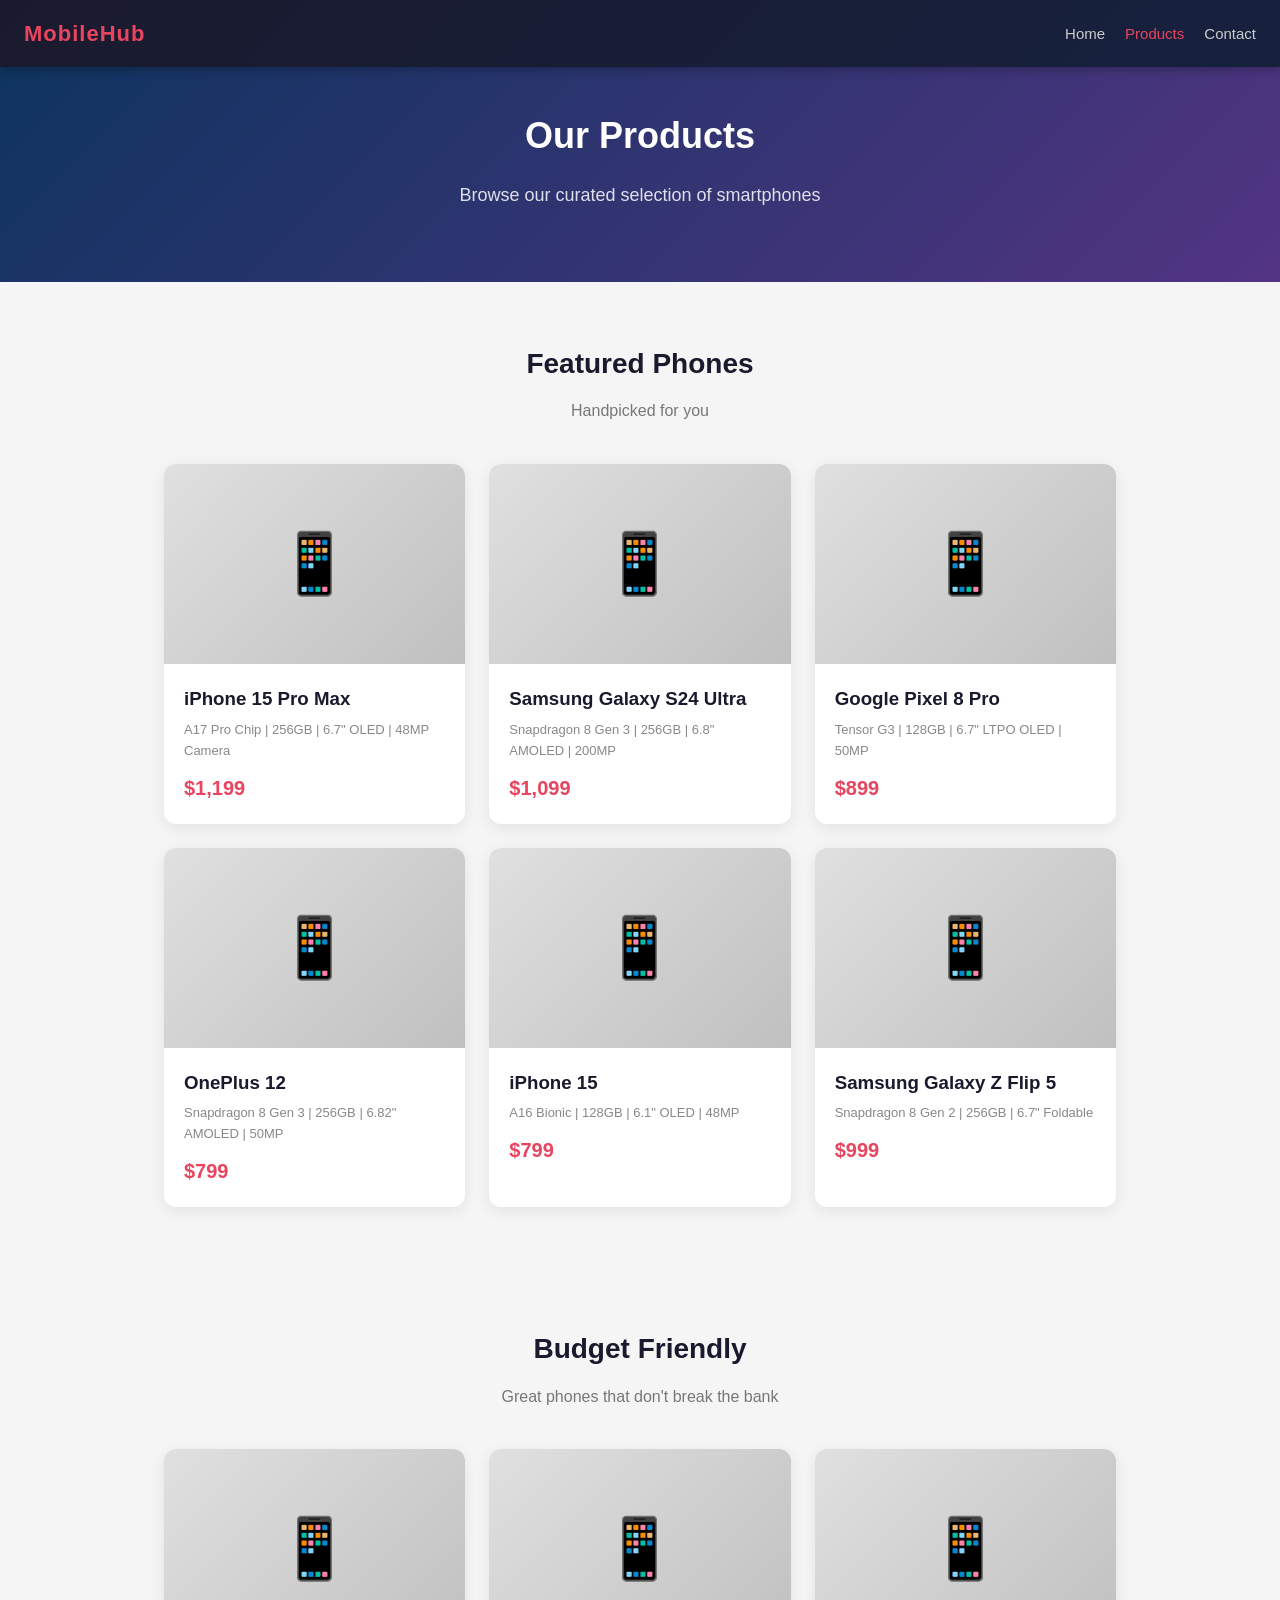
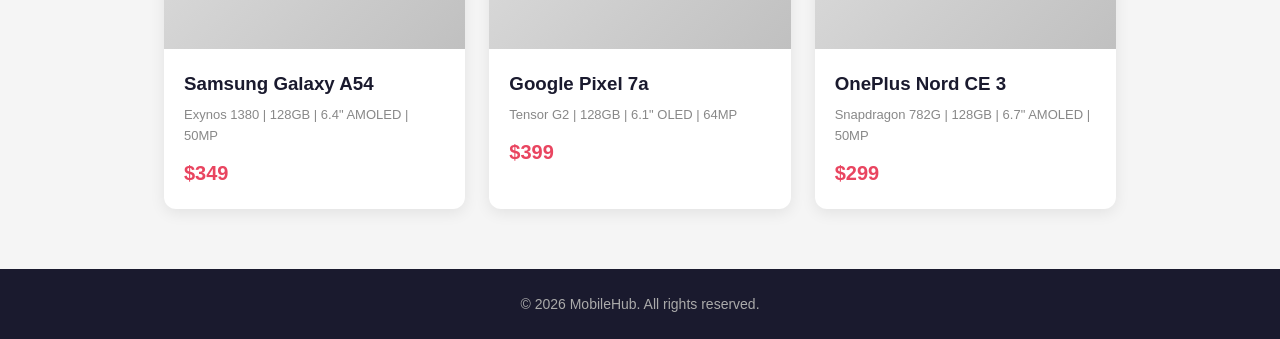
==== products.html @ 7f8647d0 "did1" ====
<!DOCTYPE html>
<html lang="en">
<head>
    <meta charset="UTF-8">
    <meta name="viewport" content="width=device-width, initial-scale=1.0">
    <title>MobileHub - Products</title>
    <link rel="stylesheet" href="styles.css">
</head>
<body>
    <nav>
        <a href="index.html" class="logo">MobileHub</a>
        <button class="hamburger" onclick="document.querySelector('.nav-links').classList.toggle('open')">
            <span></span><span></span><span></span>
        </button>
        <ul class="nav-links">
            <li><a href="index.html">Home</a></li>
            <li><a href="products.html" class="active">Products</a></li>
            <li><a href="contact.html">Contact</a></li>
        </ul>
    </nav>

    <section class="hero" style="padding: 40px 24px;">
        <h1>Our Products</h1>
        <p>Browse our curated selection of smartphones</p>
    </section>

    <section class="section">
        <h2>Featured Phones</h2>
        <p class="subtitle">Handpicked for you</p>
        <div class="products-grid">
            <div class="product-card">
                <div class="product-img">&#128241;</div>
                <div class="product-info">
                    <h3>iPhone 15 Pro Max</h3>
                    <p class="specs">A17 Pro Chip | 256GB | 6.7" OLED | 48MP Camera</p>
                    <p class="price">$1,199</p>
                </div>
            </div>
            <div class="product-card">
                <div class="product-img">&#128241;</div>
                <div class="product-info">
                    <h3>Samsung Galaxy S24 Ultra</h3>
                    <p class="specs">Snapdragon 8 Gen 3 | 256GB | 6.8" AMOLED | 200MP</p>
                    <p class="price">$1,099</p>
                </div>
            </div>
            <div class="product-card">
                <div class="product-img">&#128241;</div>
                <div class="product-info">
                    <h3>Google Pixel 8 Pro</h3>
                    <p class="specs">Tensor G3 | 128GB | 6.7" LTPO OLED | 50MP</p>
                    <p class="price">$899</p>
                </div>
            </div>
            <div class="product-card">
                <div class="product-img">&#128241;</div>
                <div class="product-info">
                    <h3>OnePlus 12</h3>
                    <p class="specs">Snapdragon 8 Gen 3 | 256GB | 6.82" AMOLED | 50MP</p>
                    <p class="price">$799</p>
                </div>
            </div>
            <div class="product-card">
                <div class="product-img">&#128241;</div>
                <div class="product-info">
                    <h3>iPhone 15</h3>
                    <p class="specs">A16 Bionic | 128GB | 6.1" OLED | 48MP</p>
                    <p class="price">$799</p>
                </div>
            </div>
            <div class="product-card">
                <div class="product-img">&#128241;</div>
                <div class="product-info">
                    <h3>Samsung Galaxy Z Flip 5</h3>
                    <p class="specs">Snapdragon 8 Gen 2 | 256GB | 6.7" Foldable</p>
                    <p class="price">$999</p>
                </div>
            </div>
        </div>
    </section>

    <section class="section">
        <h2>Budget Friendly</h2>
        <p class="subtitle">Great phones that don't break the bank</p>
        <div class="products-grid">
            <div class="product-card">
                <div class="product-img">&#128241;</div>
                <div class="product-info">
                    <h3>Samsung Galaxy A54</h3>
                    <p class="specs">Exynos 1380 | 128GB | 6.4" AMOLED | 50MP</p>
                    <p class="price">$349</p>
                </div>
            </div>
            <div class="product-card">
                <div class="product-img">&#128241;</div>
                <div class="product-info">
                    <h3>Google Pixel 7a</h3>
                    <p class="specs">Tensor G2 | 128GB | 6.1" OLED | 64MP</p>
                    <p class="price">$399</p>
                </div>
            </div>
            <div class="product-card">
                <div class="product-img">&#128241;</div>
                <div class="product-info">
                    <h3>OnePlus Nord CE 3</h3>
                    <p class="specs">Snapdragon 782G | 128GB | 6.7" AMOLED | 50MP</p>
                    <p class="price">$299</p>
                </div>
            </div>
        </div>
    </section>

    <footer>
        <p>&copy; 2026 MobileHub. All rights reserved.</p>
    </footer>
</body>
</html>
---- styles.css ----
* {
    margin: 0;
    padding: 0;
    box-sizing: border-box;
}

body {
    font-family: 'Segoe UI', Tahoma, Geneva, Verdana, sans-serif;
    background: #f5f5f5;
    color: #333;
    line-height: 1.6;
}

nav {
    background: linear-gradient(135deg, #1a1a2e, #16213e);
    padding: 16px 24px;
    display: flex;
    justify-content: space-between;
    align-items: center;
    position: sticky;
    top: 0;
    z-index: 100;
    box-shadow: 0 2px 10px rgba(0, 0, 0, 0.3);
}

nav .logo {
    color: #e94560;
    font-size: 22px;
    font-weight: 700;
    text-decoration: none;
    letter-spacing: 1px;
}

nav .nav-links {
    display: flex;
    gap: 20px;
    list-style: none;
}

nav .nav-links a {
    color: #ccc;
    text-decoration: none;
    font-size: 15px;
    transition: color 0.3s;
}

nav .nav-links a:hover,
nav .nav-links a.active {
    color: #e94560;
}

.hamburger {
    display: none;
    flex-direction: column;
    gap: 5px;
    cursor: pointer;
    background: none;
    border: none;
}

.hamburger span {
    width: 25px;
    height: 3px;
    background: #ccc;
    border-radius: 2px;
    transition: 0.3s;
}

.hero {
    background: linear-gradient(135deg, #0f3460, #533483);
    color: #fff;
    text-align: center;
    padding: 80px 24px;
}

.hero h1 {
    font-size: 36px;
    margin-bottom: 16px;
}

.hero p {
    font-size: 18px;
    opacity: 0.85;
    max-width: 600px;
    margin: 0 auto 32px;
}

.btn {
    display: inline-block;
    background: #e94560;
    color: #fff;
    padding: 14px 36px;
    border-radius: 30px;
    text-decoration: none;
    font-weight: 600;
    transition: background 0.3s, transform 0.2s;
}

.btn:hover {
    background: #c73650;
    transform: translateY(-2px);
}

.section {
    padding: 60px 24px;
    max-width: 1000px;
    margin: 0 auto;
}

.section h2 {
    text-align: center;
    font-size: 28px;
    margin-bottom: 12px;
    color: #1a1a2e;
}

.section .subtitle {
    text-align: center;
    color: #777;
    margin-bottom: 40px;
}

.features {
    display: grid;
    grid-template-columns: repeat(auto-fit, minmax(250px, 1fr));
    gap: 24px;
}

.feature-card {
    background: #fff;
    padding: 32px 24px;
    border-radius: 12px;
    text-align: center;
    box-shadow: 0 4px 15px rgba(0, 0, 0, 0.08);
    transition: transform 0.3s;
}

.feature-card:hover {
    transform: translateY(-5px);
}

.feature-card .icon {
    font-size: 42px;
    margin-bottom: 16px;
}

.feature-card h3 {
    margin-bottom: 10px;
    color: #1a1a2e;
}

.feature-card p {
    color: #666;
    font-size: 14px;
}

.products-grid {
    display: grid;
    grid-template-columns: repeat(auto-fit, minmax(260px, 1fr));
    gap: 24px;
}

.product-card {
    background: #fff;
    border-radius: 12px;
    overflow: hidden;
    box-shadow: 0 4px 15px rgba(0, 0, 0, 0.08);
    transition: transform 0.3s;
}

.product-card:hover {
    transform: translateY(-5px);
}

.product-card .product-img {
    width: 100%;
    height: 200px;
    object-fit: cover;
    background: linear-gradient(135deg, #e0e0e0, #c0c0c0);
    display: flex;
    align-items: center;
    justify-content: center;
    font-size: 60px;
}

.product-card .product-info {
    padding: 20px;
}

.product-card h3 {
    margin-bottom: 6px;
    color: #1a1a2e;
}

.product-card .specs {
    font-size: 13px;
    color: #888;
    margin-bottom: 10px;
}

.product-card .price {
    font-size: 20px;
    font-weight: 700;
    color: #e94560;
}

.contact-section {
    max-width: 600px;
    margin: 0 auto;
}

.contact-form {
    background: #fff;
    padding: 40px;
    border-radius: 12px;
    box-shadow: 0 4px 15px rgba(0, 0, 0, 0.08);
}

.form-group {
    margin-bottom: 20px;
}

.form-group label {
    display: block;
    margin-bottom: 6px;
    font-weight: 600;
    color: #1a1a2e;
    font-size: 14px;
}

.form-group input,
.form-group textarea,
.form-group select {
    width: 100%;
    padding: 12px 16px;
    border: 1px solid #ddd;
    border-radius: 8px;
    font-size: 15px;
    transition: border 0.3s;
}

.form-group input:focus,
.form-group textarea:focus,
.form-group select:focus {
    outline: none;
    border-color: #e94560;
}

.form-group textarea {
    height: 120px;
    resize: vertical;
}

.btn-submit {
    width: 100%;
    padding: 14px;
    background: #e94560;
    color: #fff;
    border: none;
    border-radius: 8px;
    font-size: 16px;
    font-weight: 600;
    cursor: pointer;
    transition: background 0.3s;
}

.btn-submit:hover {
    background: #c73650;
}

footer {
    background: #1a1a2e;
    color: #aaa;
    text-align: center;
    padding: 24px;
    font-size: 14px;
}

@media (max-width: 768px) {
    .hamburger {
        display: flex;
    }

    nav .nav-links {
        display: none;
        position: absolute;
        top: 60px;
        right: 0;
        background: #16213e;
        flex-direction: column;
        padding: 20px;
        gap: 16px;
        border-radius: 0 0 0 12px;
        box-shadow: 0 4px 15px rgba(0, 0, 0, 0.3);
    }

    nav .nav-links.open {
        display: flex;
    }

    .hero h1 {
        font-size: 26px;
    }

    .hero p {
        font-size: 15px;
    }

    .section h2 {
        font-size: 22px;
    }

    .contact-form {
        padding: 24px;
    }
}
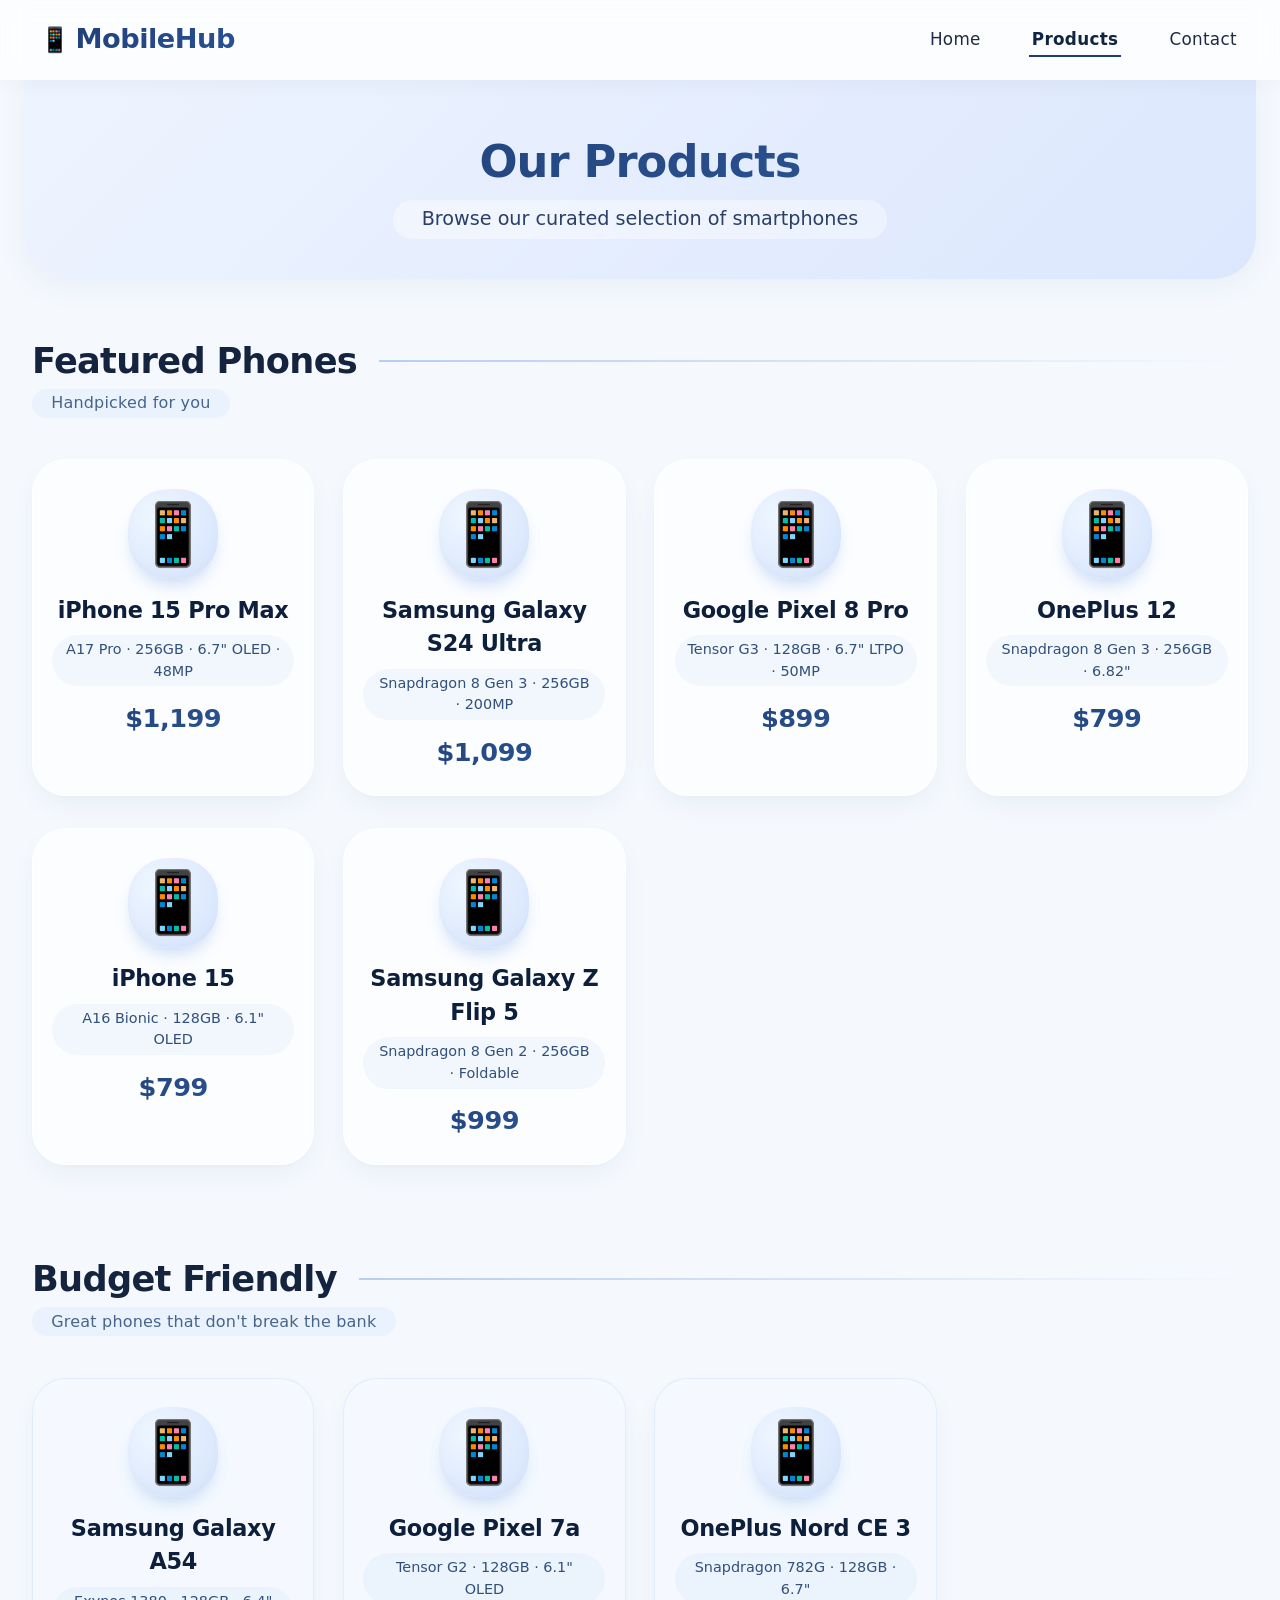
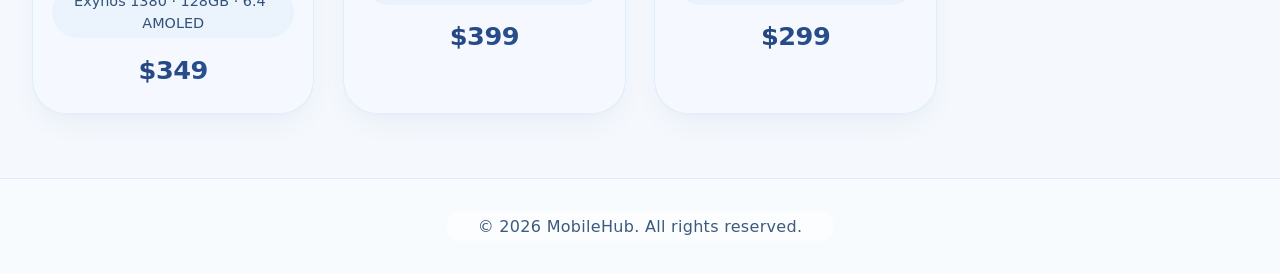
==== commit e805f98f: "did67" ====
--- a/products.html
+++ b/products.html
@@ -3,13 +3,346 @@
 <head>
     <meta charset="UTF-8">
     <meta name="viewport" content="width=device-width, initial-scale=1.0">
-    <title>MobileHub - Products</title>
-    <link rel="stylesheet" href="styles.css">
+    <title>MobileHub · Products</title>
+    <style>
+        * {
+            margin: 0;
+            padding: 0;
+            box-sizing: border-box;
+        }
+
+        body {
+            font-family: system-ui, -apple-system, 'Segoe UI', Roboto, 'Helvetica Neue', sans-serif;
+            background: #f5f9fe;
+            color: #1a2639;
+            line-height: 1.5;
+        }
+
+        /* NAVIGATION — fresh & airy */
+        nav {
+            display: flex;
+            justify-content: space-between;
+            align-items: center;
+            padding: 1.2rem 2.5rem;
+            background: rgba(255, 255, 255, 0.7);
+            backdrop-filter: blur(12px);
+            -webkit-backdrop-filter: blur(12px);
+            box-shadow: 0 4px 20px rgba(0, 20, 40, 0.04);
+            border-bottom: 1px solid rgba(255, 255, 255, 0.5);
+            position: sticky;
+            top: 0;
+            z-index: 20;
+        }
+
+        .logo {
+            font-weight: 700;
+            font-size: 1.7rem;
+            letter-spacing: -0.5px;
+            background: linear-gradient(145deg, #1e3c72, #2a5298);
+            -webkit-background-clip: text;
+            -webkit-text-fill-color: transparent;
+            background-clip: text;
+            text-decoration: none;
+            display: flex;
+            align-items: center;
+            gap: 6px;
+        }
+
+        .logo::before {
+            content: "📱";
+            font-size: 1.5rem;
+            -webkit-text-fill-color: initial;
+        }
+
+        .nav-links {
+            display: flex;
+            gap: 2.8rem;
+            list-style: none;
+            align-items: center;
+        }
+
+        .nav-links a {
+            text-decoration: none;
+            color: #1f2a44;
+            font-weight: 500;
+            font-size: 1.05rem;
+            padding: 0.4rem 0.2rem;
+            border-bottom: 2px solid transparent;
+            transition: 0.25s ease;
+            letter-spacing: 0.3px;
+        }
+
+        .nav-links a:hover {
+            border-bottom-color: #2a5298;
+            color: #0b1a33;
+        }
+
+        .nav-links a.active {
+            border-bottom-color: #1e3c72;
+            color: #0f2542;
+            font-weight: 600;
+        }
+
+        .hamburger {
+            display: none;
+            flex-direction: column;
+            gap: 5px;
+            background: transparent;
+            border: none;
+            cursor: pointer;
+        }
+
+        .hamburger span {
+            width: 26px;
+            height: 3px;
+            background: #1f2a44;
+            border-radius: 6px;
+            transition: 0.3s;
+        }
+
+        /* HERO — soft gradient */
+        .hero {
+            text-align: center;
+            padding: 3rem 1.5rem 2.5rem;
+            background: linear-gradient(135deg, #eef4ff 0%, #dce7fd 100%);
+            border-radius: 0 0 42px 42px;
+            margin: 0 1.5rem 1rem;
+            box-shadow: 0 8px 30px rgba(30, 60, 114, 0.06);
+        }
+
+        .hero h1 {
+            font-size: 2.8rem;
+            font-weight: 700;
+            letter-spacing: -0.02em;
+            background: linear-gradient(145deg, #1e3c72, #2f5a9c);
+            -webkit-background-clip: text;
+            -webkit-text-fill-color: transparent;
+            background-clip: text;
+            margin-bottom: 0.3rem;
+        }
+
+        .hero p {
+            font-size: 1.2rem;
+            color: #2b3f66;
+            background: rgba(255, 255, 255, 0.4);
+            backdrop-filter: blur(4px);
+            display: inline-block;
+            padding: 0.3rem 1.8rem;
+            border-radius: 40px;
+            font-weight: 450;
+        }
+
+        /* SECTIONS */
+        .section {
+            max-width: 1280px;
+            margin: 0 auto;
+            padding: 2.5rem 2rem 3rem;
+        }
+
+        .section h2 {
+            font-size: 2.2rem;
+            font-weight: 650;
+            letter-spacing: -0.02em;
+            color: #14233e;
+            display: flex;
+            align-items: center;
+            gap: 12px;
+        }
+
+        .section h2::after {
+            content: "";
+            flex: 1;
+            height: 2px;
+            background: linear-gradient(90deg, #b7cef0, transparent);
+            margin-left: 10px;
+        }
+
+        .subtitle {
+            font-size: 1rem;
+            color: #48648c;
+            margin-top: 0.1rem;
+            margin-bottom: 2rem;
+            font-weight: 450;
+            letter-spacing: 0.2px;
+            background: rgba(200, 218, 245, 0.25);
+            display: inline-block;
+            padding: 0.15rem 1.2rem;
+            border-radius: 30px;
+        }
+
+        /* GRID */
+        .products-grid {
+            display: grid;
+            grid-template-columns: repeat(auto-fill, minmax(270px, 1fr));
+            gap: 2rem 1.8rem;
+            margin-top: 0.6rem;
+        }
+
+        /* CARDS — glassmorphism + subtle shadows */
+        .product-card {
+            background: rgba(255, 255, 255, 0.7);
+            backdrop-filter: blur(6px);
+            -webkit-backdrop-filter: blur(6px);
+            border-radius: 34px;
+            padding: 1.8rem 1.2rem 1.5rem;
+            box-shadow: 0 12px 30px -8px rgba(30, 60, 114, 0.08), 0 2px 6px rgba(0,0,0,0.02);
+            border: 1px solid rgba(255, 255, 255, 0.7);
+            transition: all 0.25s ease;
+            display: flex;
+            flex-direction: column;
+            align-items: center;
+            text-align: center;
+        }
+
+        .product-card:hover {
+            transform: translateY(-6px);
+            box-shadow: 0 24px 48px -16px rgba(26, 55, 110, 0.18), 0 4px 12px rgba(0,0,0,0.02);
+            background: rgba(255, 255, 255, 0.82);
+            border-color: rgba(255, 255, 255, 0.9);
+        }
+
+        .product-img {
+            font-size: 3.8rem;
+            line-height: 1.1;
+            margin-bottom: 0.5rem;
+            background: radial-gradient(circle at 30% 30%, #eef6ff, #d4e2fc);
+            width: 90px;
+            height: 90px;
+            display: flex;
+            align-items: center;
+            justify-content: center;
+            border-radius: 40px;
+            box-shadow: inset 0 -4px 8px rgba(0,0,0,0.02), 0 10px 20px -8px #b7cef0;
+            transition: 0.2s;
+        }
+
+        .product-card:hover .product-img {
+            transform: scale(1.02);
+            background: radial-gradient(circle at 30% 30%, #f0f7ff, #c9ddfa);
+        }
+
+        .product-info h3 {
+            font-size: 1.4rem;
+            font-weight: 650;
+            color: #0d1f3b;
+            margin: 0.4rem 0 0.2rem;
+            letter-spacing: -0.3px;
+        }
+
+        .specs {
+            font-size: 0.9rem;
+            color: #32507a;
+            background: rgba(190, 212, 245, 0.2);
+            padding: 0.25rem 0.8rem;
+            border-radius: 40px;
+            display: inline-block;
+            margin: 0.3rem 0 0.6rem;
+            backdrop-filter: blur(2px);
+            font-weight: 450;
+        }
+
+        .price {
+            font-weight: 700;
+            font-size: 1.6rem;
+            letter-spacing: -0.5px;
+            color: #1a3d70;
+            background: linear-gradient(135deg, #1e3c72, #2f5a9c);
+            -webkit-background-clip: text;
+            -webkit-text-fill-color: transparent;
+            background-clip: text;
+            margin-top: 0.2rem;
+        }
+
+        /* budget cards slight variation */
+        .section:last-of-type .product-card {
+            background: rgba(245, 250, 255, 0.7);
+            backdrop-filter: blur(4px);
+            border-color: rgba(210, 225, 250, 0.6);
+        }
+
+        /* FOOTER */
+        footer {
+            text-align: center;
+            padding: 2rem 1.5rem;
+            margin-top: 1rem;
+            color: #3c5a7d;
+            border-top: 1px solid rgba(160, 188, 226, 0.25);
+            background: rgba(255, 255, 255, 0.3);
+            backdrop-filter: blur(4px);
+            font-weight: 400;
+            letter-spacing: 0.3px;
+        }
+
+        footer p {
+            background: rgba(255, 255, 255, 0.2);
+            display: inline-block;
+            padding: 0.2rem 2rem;
+            border-radius: 40px;
+            backdrop-filter: blur(2px);
+        }
+
+        /* RESPONSIVE */
+        @media (max-width: 760px) {
+            nav {
+                padding: 1rem 1.5rem;
+                flex-wrap: wrap;
+            }
+            .nav-links {
+                display: none;
+                flex-direction: column;
+                width: 100%;
+                gap: 0.8rem;
+                padding: 1.2rem 0 0.5rem;
+                background: rgba(255, 255, 255, 0.6);
+                backdrop-filter: blur(12px);
+                border-radius: 32px;
+                margin-top: 0.5rem;
+            }
+            .nav-links.open {
+                display: flex;
+            }
+            .hamburger {
+                display: flex;
+            }
+            .hero h1 {
+                font-size: 2.2rem;
+            }
+            .section {
+                padding: 1.5rem 1rem;
+            }
+            .section h2 {
+                font-size: 1.8rem;
+            }
+            .products-grid {
+                grid-template-columns: repeat(auto-fill, minmax(220px, 1fr));
+                gap: 1.2rem;
+            }
+        }
+
+        @media (max-width: 480px) {
+            .hero {
+                margin: 0 0.5rem 1rem;
+                border-radius: 30px;
+                padding: 2rem 1rem;
+            }
+            .hero h1 {
+                font-size: 1.9rem;
+            }
+            .product-card {
+                padding: 1.2rem 0.8rem;
+            }
+            .product-img {
+                width: 75px;
+                height: 75px;
+                font-size: 3rem;
+            }
+        }
+    </style>
 </head>
 <body>
     <nav>
         <a href="index.html" class="logo">MobileHub</a>
-        <button class="hamburger" onclick="document.querySelector('.nav-links').classList.toggle('open')">
+        <button class="hamburger" onclick="document.querySelector('.nav-links').classList.toggle('open')" aria-label="Toggle navigation">
             <span></span><span></span><span></span>
         </button>
         <ul class="nav-links">
@@ -19,7 +352,7 @@
         </ul>
     </nav>
 
-    <section class="hero" style="padding: 40px 24px;">
+    <section class="hero">
         <h1>Our Products</h1>
         <p>Browse our curated selection of smartphones</p>
     </section>
@@ -29,50 +362,50 @@
         <p class="subtitle">Handpicked for you</p>
         <div class="products-grid">
             <div class="product-card">
-                <div class="product-img">&#128241;</div>
+                <div class="product-img">📱</div>
                 <div class="product-info">
                     <h3>iPhone 15 Pro Max</h3>
-                    <p class="specs">A17 Pro Chip | 256GB | 6.7" OLED | 48MP Camera</p>
+                    <p class="specs">A17 Pro · 256GB · 6.7" OLED · 48MP</p>
                     <p class="price">$1,199</p>
                 </div>
             </div>
             <div class="product-card">
-                <div class="product-img">&#128241;</div>
+                <div class="product-img">📱</div>
                 <div class="product-info">
                     <h3>Samsung Galaxy S24 Ultra</h3>
-                    <p class="specs">Snapdragon 8 Gen 3 | 256GB | 6.8" AMOLED | 200MP</p>
+                    <p class="specs">Snapdragon 8 Gen 3 · 256GB · 200MP</p>
                     <p class="price">$1,099</p>
                 </div>
             </div>
             <div class="product-card">
-                <div class="product-img">&#128241;</div>
+                <div class="product-img">📱</div>
                 <div class="product-info">
                     <h3>Google Pixel 8 Pro</h3>
-                    <p class="specs">Tensor G3 | 128GB | 6.7" LTPO OLED | 50MP</p>
+                    <p class="specs">Tensor G3 · 128GB · 6.7" LTPO · 50MP</p>
                     <p class="price">$899</p>
                 </div>
             </div>
             <div class="product-card">
-                <div class="product-img">&#128241;</div>
+                <div class="product-img">📱</div>
                 <div class="product-info">
                     <h3>OnePlus 12</h3>
-                    <p class="specs">Snapdragon 8 Gen 3 | 256GB | 6.82" AMOLED | 50MP</p>
+                    <p class="specs">Snapdragon 8 Gen 3 · 256GB · 6.82"</p>
                     <p class="price">$799</p>
                 </div>
             </div>
             <div class="product-card">
-                <div class="product-img">&#128241;</div>
+                <div class="product-img">📱</div>
                 <div class="product-info">
                     <h3>iPhone 15</h3>
-                    <p class="specs">A16 Bionic | 128GB | 6.1" OLED | 48MP</p>
+                    <p class="specs">A16 Bionic · 128GB · 6.1" OLED</p>
                     <p class="price">$799</p>
                 </div>
             </div>
             <div class="product-card">
-                <div class="product-img">&#128241;</div>
+                <div class="product-img">📱</div>
                 <div class="product-info">
                     <h3>Samsung Galaxy Z Flip 5</h3>
-                    <p class="specs">Snapdragon 8 Gen 2 | 256GB | 6.7" Foldable</p>
+                    <p class="specs">Snapdragon 8 Gen 2 · 256GB · Foldable</p>
                     <p class="price">$999</p>
                 </div>
             </div>
@@ -84,26 +417,26 @@
         <p class="subtitle">Great phones that don't break the bank</p>
         <div class="products-grid">
             <div class="product-card">
-                <div class="product-img">&#128241;</div>
+                <div class="product-img">📱</div>
                 <div class="product-info">
                     <h3>Samsung Galaxy A54</h3>
-                    <p class="specs">Exynos 1380 | 128GB | 6.4" AMOLED | 50MP</p>
+                    <p class="specs">Exynos 1380 · 128GB · 6.4" AMOLED</p>
                     <p class="price">$349</p>
                 </div>
             </div>
             <div class="product-card">
-                <div class="product-img">&#128241;</div>
+                <div class="product-img">📱</div>
                 <div class="product-info">
                     <h3>Google Pixel 7a</h3>
-                    <p class="specs">Tensor G2 | 128GB | 6.1" OLED | 64MP</p>
+                    <p class="specs">Tensor G2 · 128GB · 6.1" OLED</p>
                     <p class="price">$399</p>
                 </div>
             </div>
             <div class="product-card">
-                <div class="product-img">&#128241;</div>
+                <div class="product-img">📱</div>
                 <div class="product-info">
                     <h3>OnePlus Nord CE 3</h3>
-                    <p class="specs">Snapdragon 782G | 128GB | 6.7" AMOLED | 50MP</p>
+                    <p class="specs">Snapdragon 782G · 128GB · 6.7"</p>
                     <p class="price">$299</p>
                 </div>
             </div>
@@ -113,5 +446,14 @@
     <footer>
         <p>&copy; 2026 MobileHub. All rights reserved.</p>
     </footer>
+
+    <script>
+        // optional: close mobile menu on link click (better UX)
+        document.querySelectorAll('.nav-links a').forEach(link => {
+            link.addEventListener('click', () => {
+                document.querySelector('.nav-links').classList.remove('open');
+            });
+        });
+    </script>
 </body>
-</html>
+</html>
